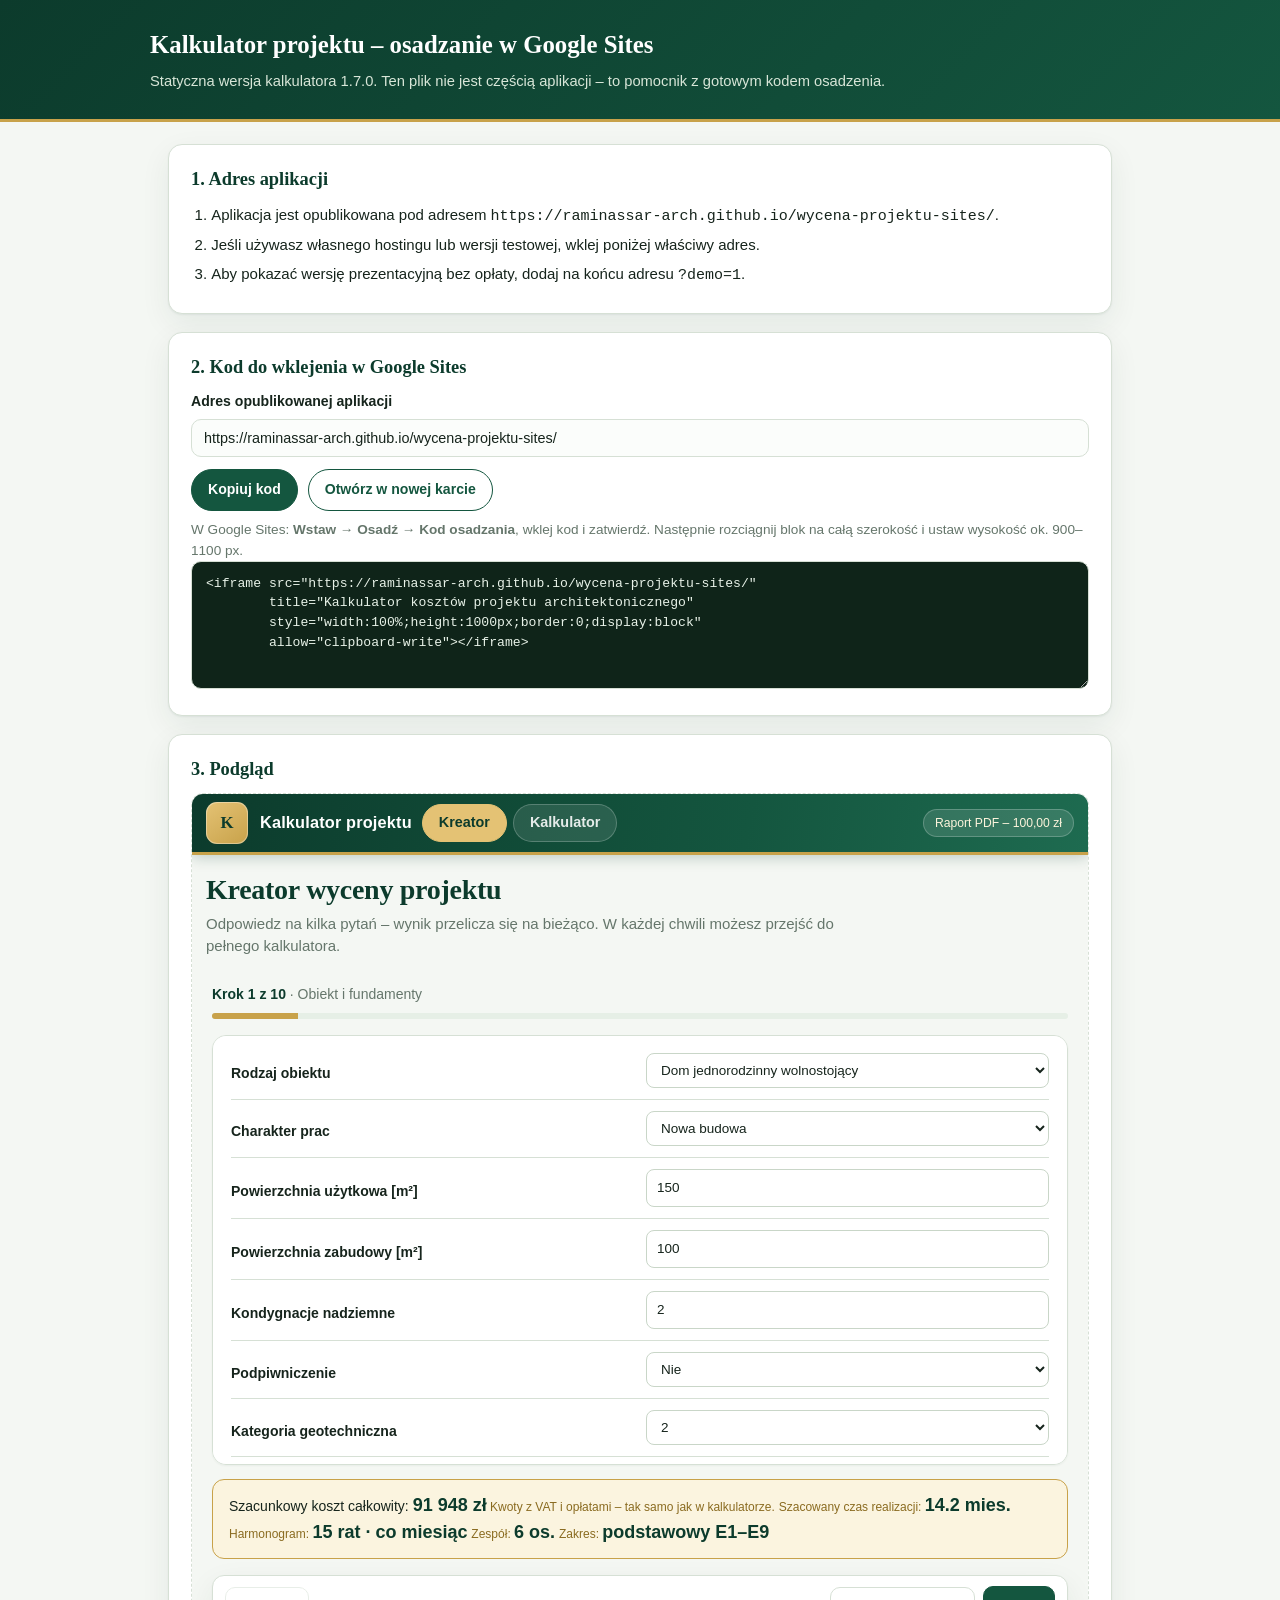
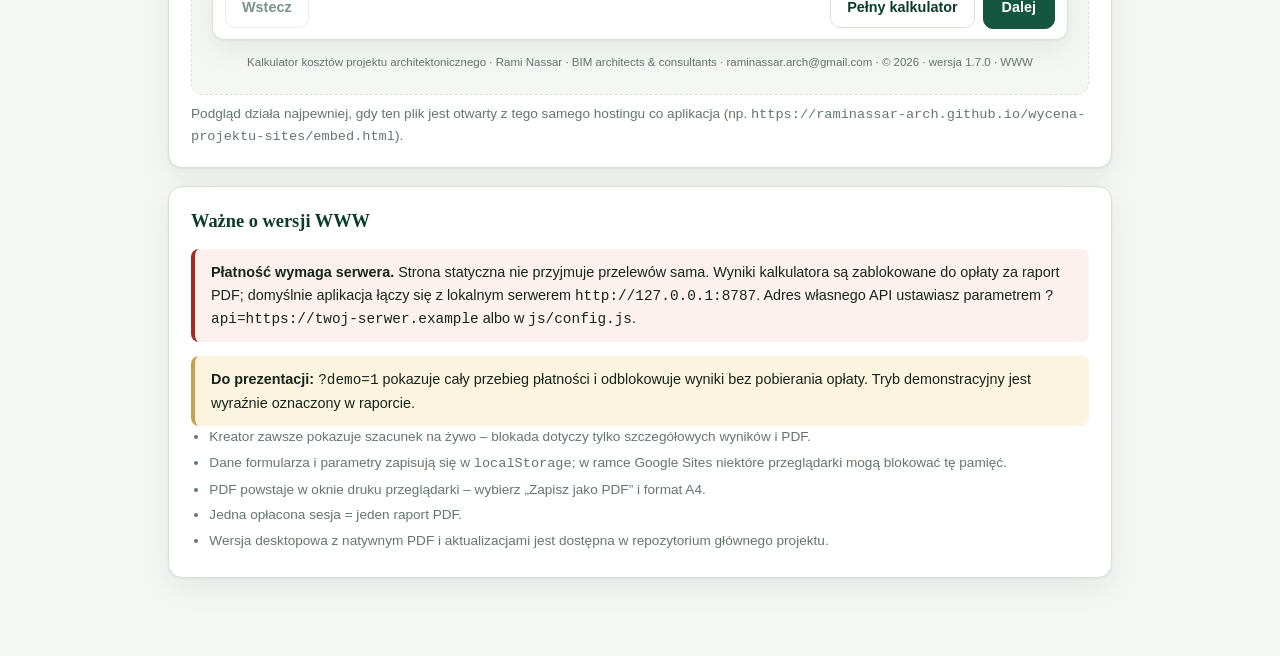
==== embed.html @ 9a888ed6 "Kalkulator projektu 1.7.0 - wersja WWW (PAB style, Google Sites)" ====
<!doctype html>
<html lang="pl">
<head>
<meta charset="utf-8">
<meta name="viewport" content="width=device-width, initial-scale=1">
<title>Kalkulator projektu – osadzanie w Google Sites</title>
<style>
  :root {
    --green-deep:#0c3b2c; --green:#14563f; --green-mid:#1e6b50; --green-soft:#e6efe6;
    --gold:#c8a24a; --gold-pale:#fbf4df; --bg:#f4f7f3; --card:#fff;
    --ink:#16241c; --muted:#65766b; --border:#d6e0d5; --danger:#a62b1f;
    --radius:14px; --shadow:0 1px 2px rgba(12,59,44,.06),0 10px 30px rgba(12,59,44,.07);
  }
  *{box-sizing:border-box}
  body{margin:0;background:var(--bg);color:var(--ink);font:15px/1.55 "Segoe UI",Roboto,"Helvetica Neue",Arial,sans-serif}
  header{background:linear-gradient(135deg,var(--green-deep),var(--green));color:#fff;padding:26px 22px;border-bottom:3px solid var(--gold)}
  header .wrap,main{max-width:980px;margin:0 auto}
  header h1{margin:0;font-family:Georgia,"Times New Roman",serif;font-size:1.55rem}
  header p{margin:6px 0 0;color:#d8e6d8;font-size:.92rem}
  main{padding:22px 18px 60px}
  h2{font-family:Georgia,"Times New Roman",serif;color:var(--green-deep);font-size:1.15rem;margin:0 0 .5em}
  .panel{background:var(--card);border:1px solid var(--border);border-radius:var(--radius);box-shadow:var(--shadow);padding:20px 22px;margin:0 0 18px}
  ol,ul{margin:0 0 .4em;padding-left:1.35em}
  li{margin-bottom:.35em}
  code,pre,textarea{font-family:"Cascadia Mono",Consolas,"Courier New",monospace}
  label{display:block;font-weight:600;font-size:.88rem;margin-bottom:6px}
  input[type=url]{width:100%;padding:10px 12px;font-size:.9rem;border:1px solid var(--border);border-radius:10px;background:#fbfdfb;color:var(--ink)}
  input[type=url]:focus{outline:2px solid var(--green-mid);outline-offset:1px}
  textarea{width:100%;min-height:128px;resize:vertical;padding:12px 14px;font-size:.82rem;line-height:1.5;border:1px solid var(--border);border-radius:10px;background:#0f2419;color:#e8f2e8}
  .row{display:flex;flex-wrap:wrap;gap:10px;align-items:center;margin-top:12px}
  button{font:inherit;font-size:.88rem;font-weight:600;padding:9px 16px;border-radius:999px;border:1px solid var(--green);background:var(--green);color:#fff;cursor:pointer}
  button.ghost{background:#fff;color:var(--green)}
  button:hover{filter:brightness(1.08)}
  .note{border-left:4px solid var(--gold);background:var(--gold-pale);padding:12px 16px;border-radius:8px;font-size:.9rem;margin:14px 0 0}
  .warn{border-left:4px solid var(--danger);background:#fdf1ef;padding:12px 16px;border-radius:8px;font-size:.9rem;margin:14px 0 0}
  .frame-box{border:1px dashed var(--border);border-radius:12px;overflow:hidden;background:#fff}
  iframe{display:block;width:100%;height:900px;border:0}
  .hint{color:var(--muted);font-size:.85rem;margin:8px 0 0}
  .small{font-size:.85rem;color:var(--muted)}
  a{color:var(--green-mid)}
</style>
</head>
<body>
<header>
  <div class="wrap">
    <h1>Kalkulator projektu – osadzanie w Google Sites</h1>
    <p>Statyczna wersja kalkulatora 1.7.0. Ten plik nie jest częścią aplikacji – to pomocnik z gotowym kodem osadzenia.</p>
  </div>
</header>

<main>
  <section class="panel">
    <h2>1. Adres aplikacji</h2>
    <ol>
      <li>Aplikacja jest opublikowana pod adresem
        <code>https://raminassar-arch.github.io/wycena-projektu-sites/</code>.</li>
      <li>Jeśli używasz własnego hostingu lub wersji testowej, wklej poniżej właściwy adres.</li>
      <li>Aby pokazać wersję prezentacyjną bez opłaty, dodaj na końcu adresu <code>?demo=1</code>.</li>
    </ol>
  </section>

  <section class="panel">
    <h2>2. Kod do wklejenia w Google Sites</h2>
    <label for="url">Adres opublikowanej aplikacji</label>
    <input id="url" type="url" spellcheck="false" autocomplete="off">
    <div class="row">
      <button id="copy" type="button">Kopiuj kod</button>
      <button id="open" type="button" class="ghost">Otwórz w nowej karcie</button>
      <span id="status" class="small" role="status" aria-live="polite"></span>
    </div>
    <p class="hint">W Google Sites: <strong>Wstaw → Osadź → Kod osadzania</strong>, wklej kod i zatwierdź.
      Następnie rozciągnij blok na całą szerokość i ustaw wysokość ok. 900–1100&nbsp;px.</p>
    <textarea id="snippet" readonly spellcheck="false"></textarea>
  </section>

  <section class="panel">
    <h2>3. Podgląd</h2>
    <div class="frame-box">
      <iframe id="preview" title="Podgląd kalkulatora projektu"></iframe>
    </div>
    <p class="hint">Podgląd działa najpewniej, gdy ten plik jest otwarty z tego samego hostingu
      co aplikacja (np. <code>https://raminassar-arch.github.io/wycena-projektu-sites/embed.html</code>).</p>
  </section>

  <section class="panel">
    <h2>Ważne o wersji WWW</h2>
    <div class="warn">
      <strong>Płatność wymaga serwera.</strong> Strona statyczna nie przyjmuje przelewów sama.
      Wyniki kalkulatora są zablokowane do opłaty za raport PDF; domyślnie aplikacja łączy się
      z lokalnym serwerem <code>http://127.0.0.1:8787</code>. Adres własnego API ustawiasz
      parametrem <code>?api=https://twoj-serwer.example</code> albo w <code>js/config.js</code>.
    </div>
    <div class="note">
      <strong>Do prezentacji:</strong> <code>?demo=1</code> pokazuje cały przebieg płatności i odblokowuje
      wyniki bez pobierania opłaty. Tryb demonstracyjny jest wyraźnie oznaczony w raporcie.
    </div>
    <ul class="small">
      <li>Kreator zawsze pokazuje szacunek na żywo – blokada dotyczy tylko szczegółowych wyników i PDF.</li>
      <li>Dane formularza i parametry zapisują się w <code>localStorage</code>; w ramce Google Sites niektóre przeglądarki mogą blokować tę pamięć.</li>
      <li>PDF powstaje w oknie druku przeglądarki – wybierz „Zapisz jako PDF” i format A4.</li>
      <li>Jedna opłacona sesja = jeden raport PDF.</li>
      <li>Wersja desktopowa z natywnym PDF i aktualizacjami jest dostępna w repozytorium głównego projektu.</li>
    </ul>
  </section>
</main>

<script>
(function () {
  "use strict";
  var input = document.getElementById("url");
  var snippet = document.getElementById("snippet");
  var preview = document.getElementById("preview");
  var status = document.getElementById("status");
  var DEFAULT_URL = "https://raminassar-arch.github.io/wycena-projektu-sites/";

  function target() {
    var value = (input.value || "").trim();
    if (!value) return "";
    if (!/^https?:\/\//i.test(value)) value = "https://" + value;
    return value;
  }
  function code() {
    var src = target() || DEFAULT_URL;
    return '<iframe src="' + src + '"\n' +
      '        title="Kalkulator kosztów projektu architektonicznego"\n' +
      '        style="width:100%;height:1000px;border:0;display:block"\n' +
      '        allow="clipboard-write"></iframe>';
  }
  function refresh() {
    snippet.value = code();
    var src = target() || DEFAULT_URL;
    preview.src = src;
  }
  function flash(text) {
    status.textContent = text;
    setTimeout(function () { status.textContent = ""; }, 2500);
  }
  document.getElementById("copy").addEventListener("click", function () {
    snippet.select();
    snippet.setSelectionRange(0, snippet.value.length);
    var done = function () { flash("Skopiowano do schowka."); };
    var fail = function () {
      try { document.execCommand("copy"); done(); }
      catch (err) { flash("Zaznacz kod i skopiuj ręcznie (Ctrl+C)."); }
    };
    if (navigator.clipboard && navigator.clipboard.writeText) {
      navigator.clipboard.writeText(snippet.value).then(done, fail);
    } else { fail(); }
  });
  document.getElementById("open").addEventListener("click", function () {
    window.open(target() || DEFAULT_URL, "_blank", "noopener");
  });
  input.addEventListener("input", refresh);
  input.value = DEFAULT_URL;
  refresh();
})();
</script>
</body>
</html>
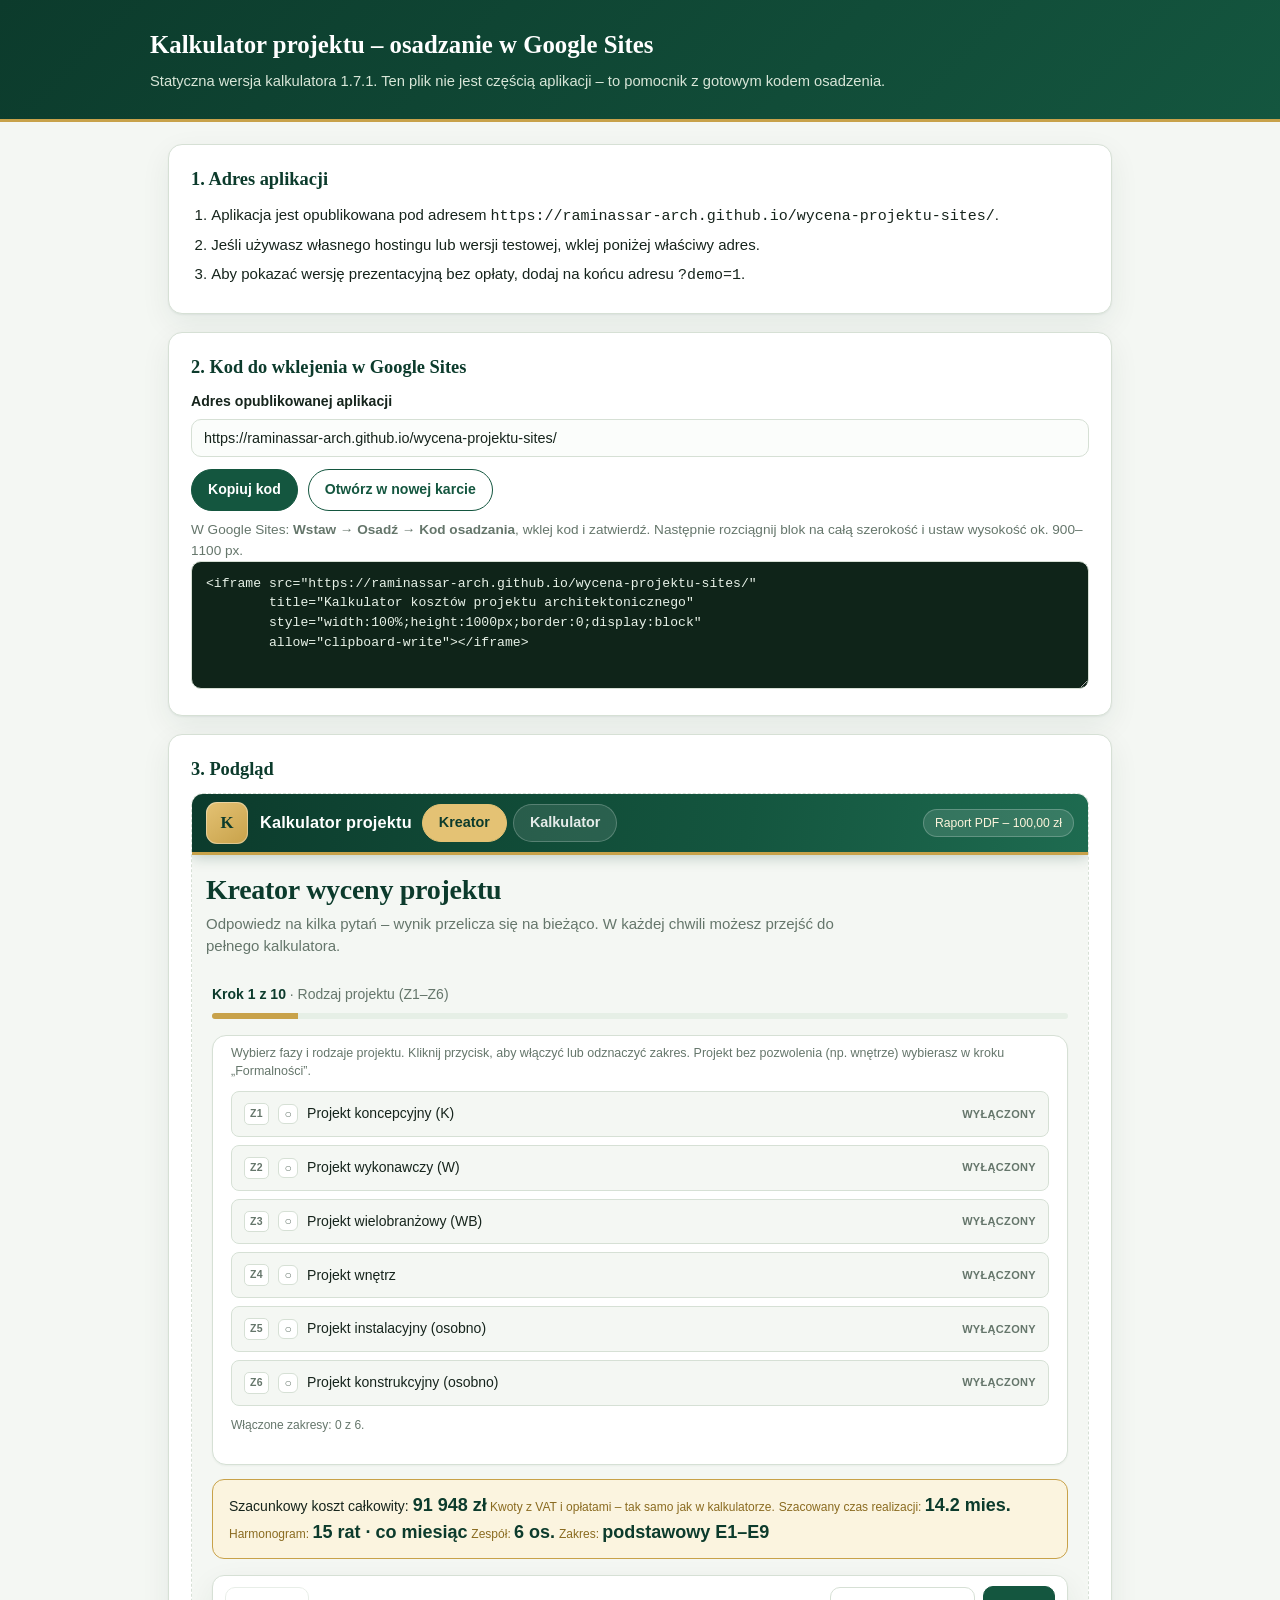
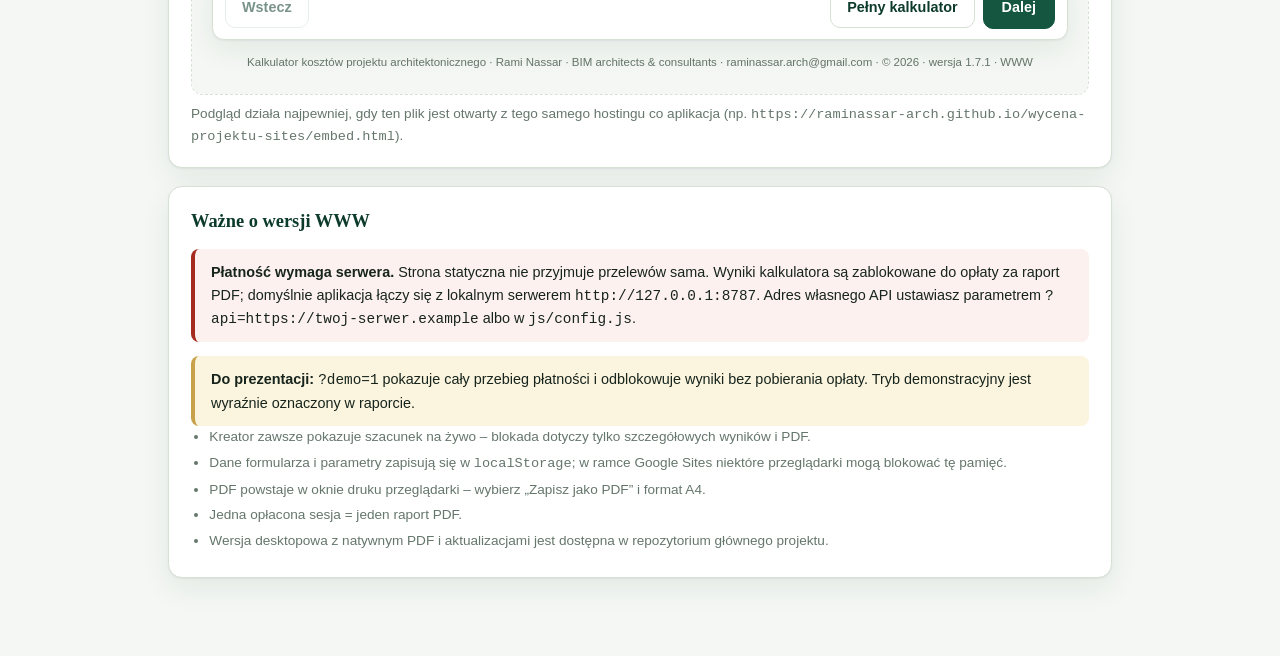
==== commit e26ee3a8: "Dodaj tryb projektu bez pozwolenia - brak oplaty skarbowej i zgloszenia" ====
--- a/embed.html
+++ b/embed.html
@@ -44,7 +44,7 @@
 <header>
   <div class="wrap">
     <h1>Kalkulator projektu – osadzanie w Google Sites</h1>
-    <p>Statyczna wersja kalkulatora 1.7.0. Ten plik nie jest częścią aplikacji – to pomocnik z gotowym kodem osadzenia.</p>
+    <p>Statyczna wersja kalkulatora 1.7.1. Ten plik nie jest częścią aplikacji – to pomocnik z gotowym kodem osadzenia.</p>
   </div>
 </header>
 
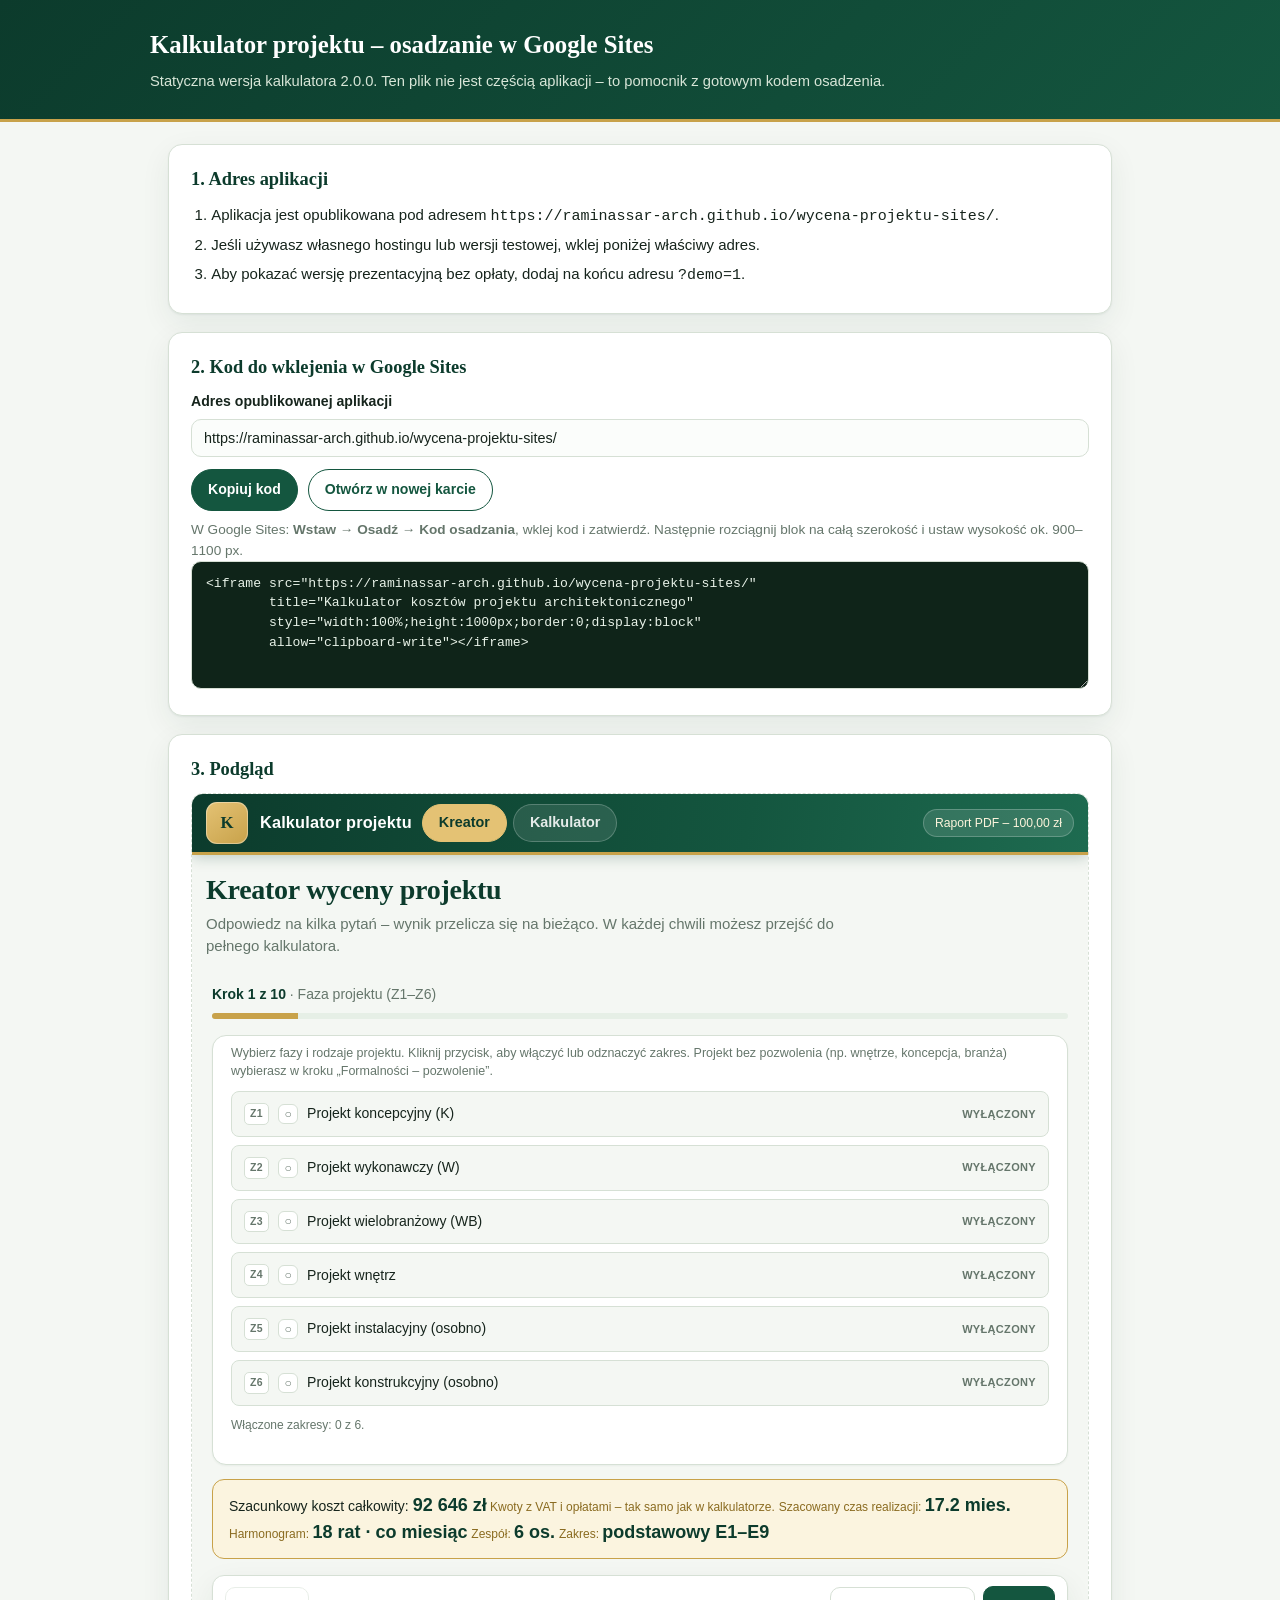
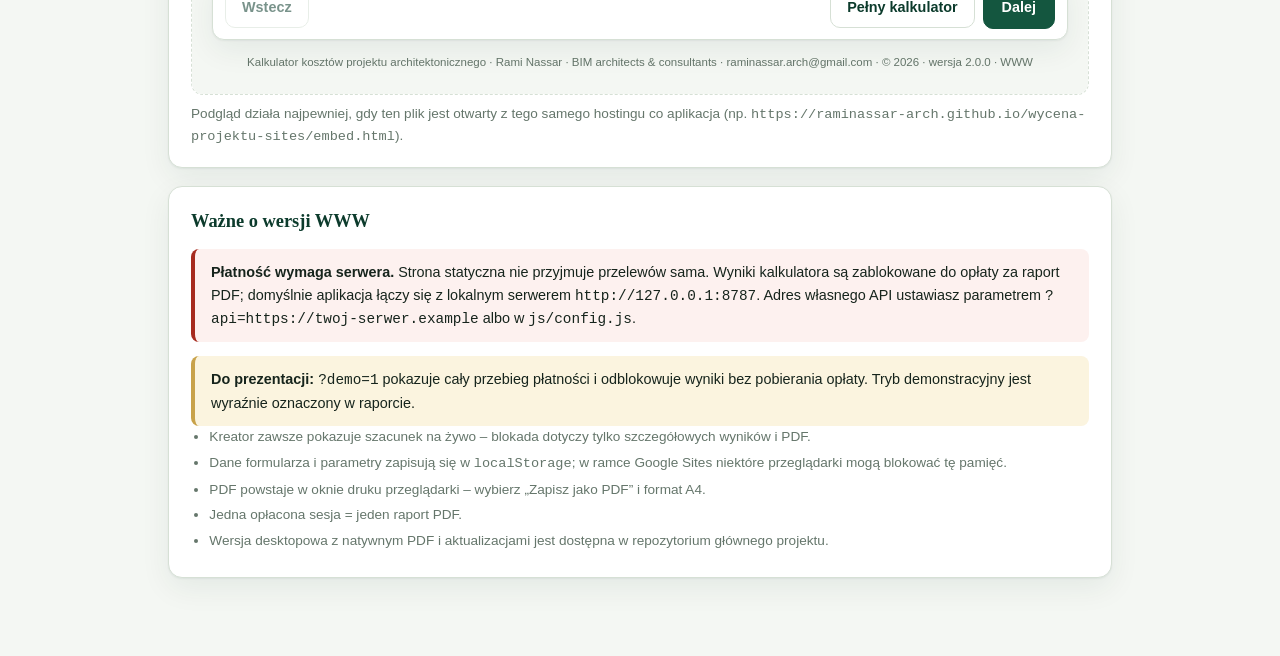
==== commit 0bef9422: "Kalkulator projektu 2.0.0 - nowa kolejność kreatora i automatyczne formalności" ====
--- a/embed.html
+++ b/embed.html
@@ -44,7 +44,7 @@
 <header>
   <div class="wrap">
     <h1>Kalkulator projektu – osadzanie w Google Sites</h1>
-    <p>Statyczna wersja kalkulatora 1.7.1. Ten plik nie jest częścią aplikacji – to pomocnik z gotowym kodem osadzenia.</p>
+    <p>Statyczna wersja kalkulatora 2.0.0. Ten plik nie jest częścią aplikacji – to pomocnik z gotowym kodem osadzenia.</p>
   </div>
 </header>
 
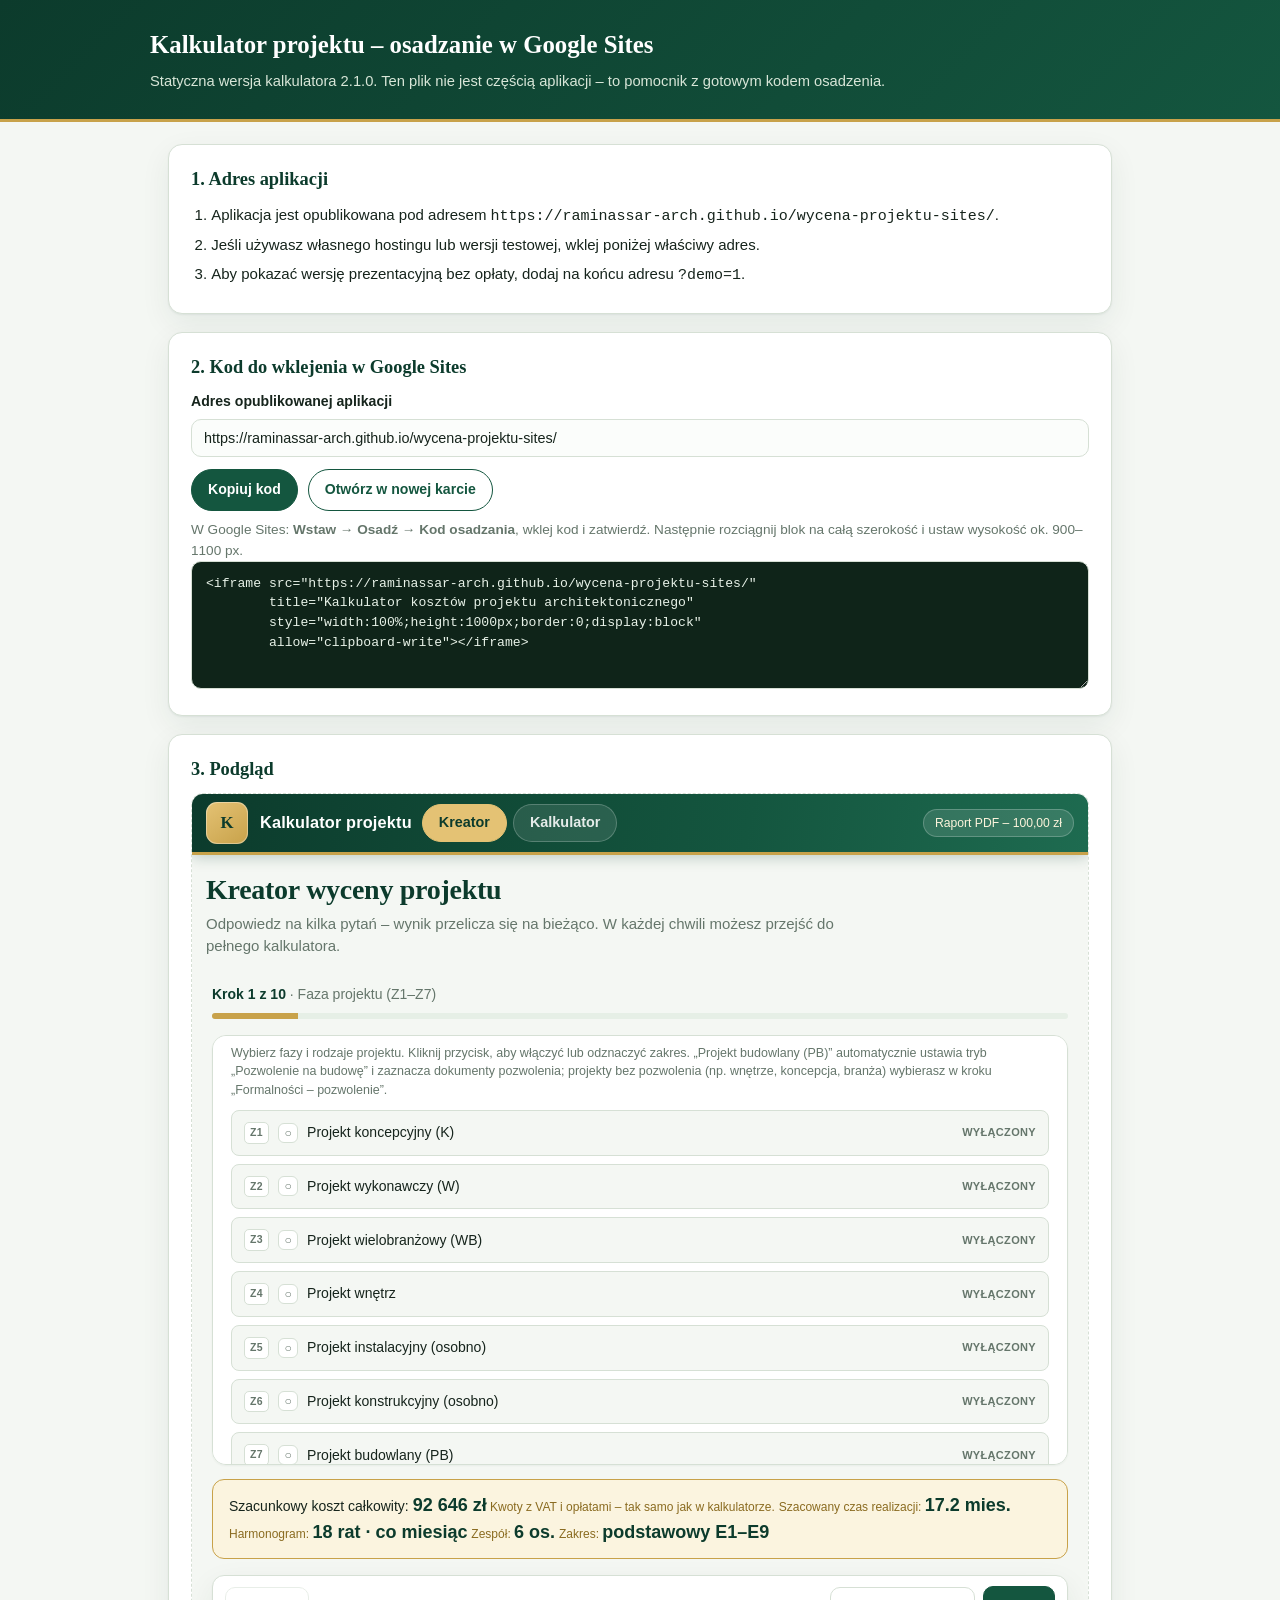
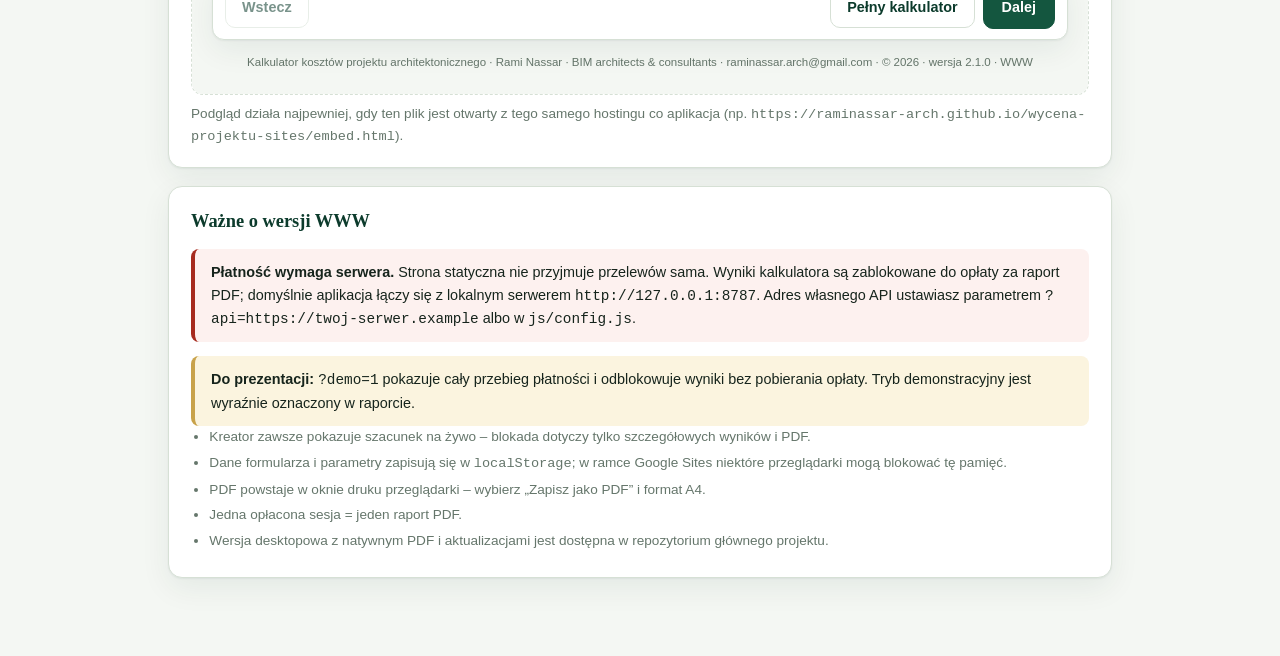
==== commit fe5277d1: "Kalkulator projektu 2.1.0 WWW" ====
--- a/embed.html
+++ b/embed.html
@@ -44,7 +44,7 @@
 <header>
   <div class="wrap">
     <h1>Kalkulator projektu – osadzanie w Google Sites</h1>
-    <p>Statyczna wersja kalkulatora 2.0.0. Ten plik nie jest częścią aplikacji – to pomocnik z gotowym kodem osadzenia.</p>
+    <p>Statyczna wersja kalkulatora 2.1.0. Ten plik nie jest częścią aplikacji – to pomocnik z gotowym kodem osadzenia.</p>
   </div>
 </header>
 
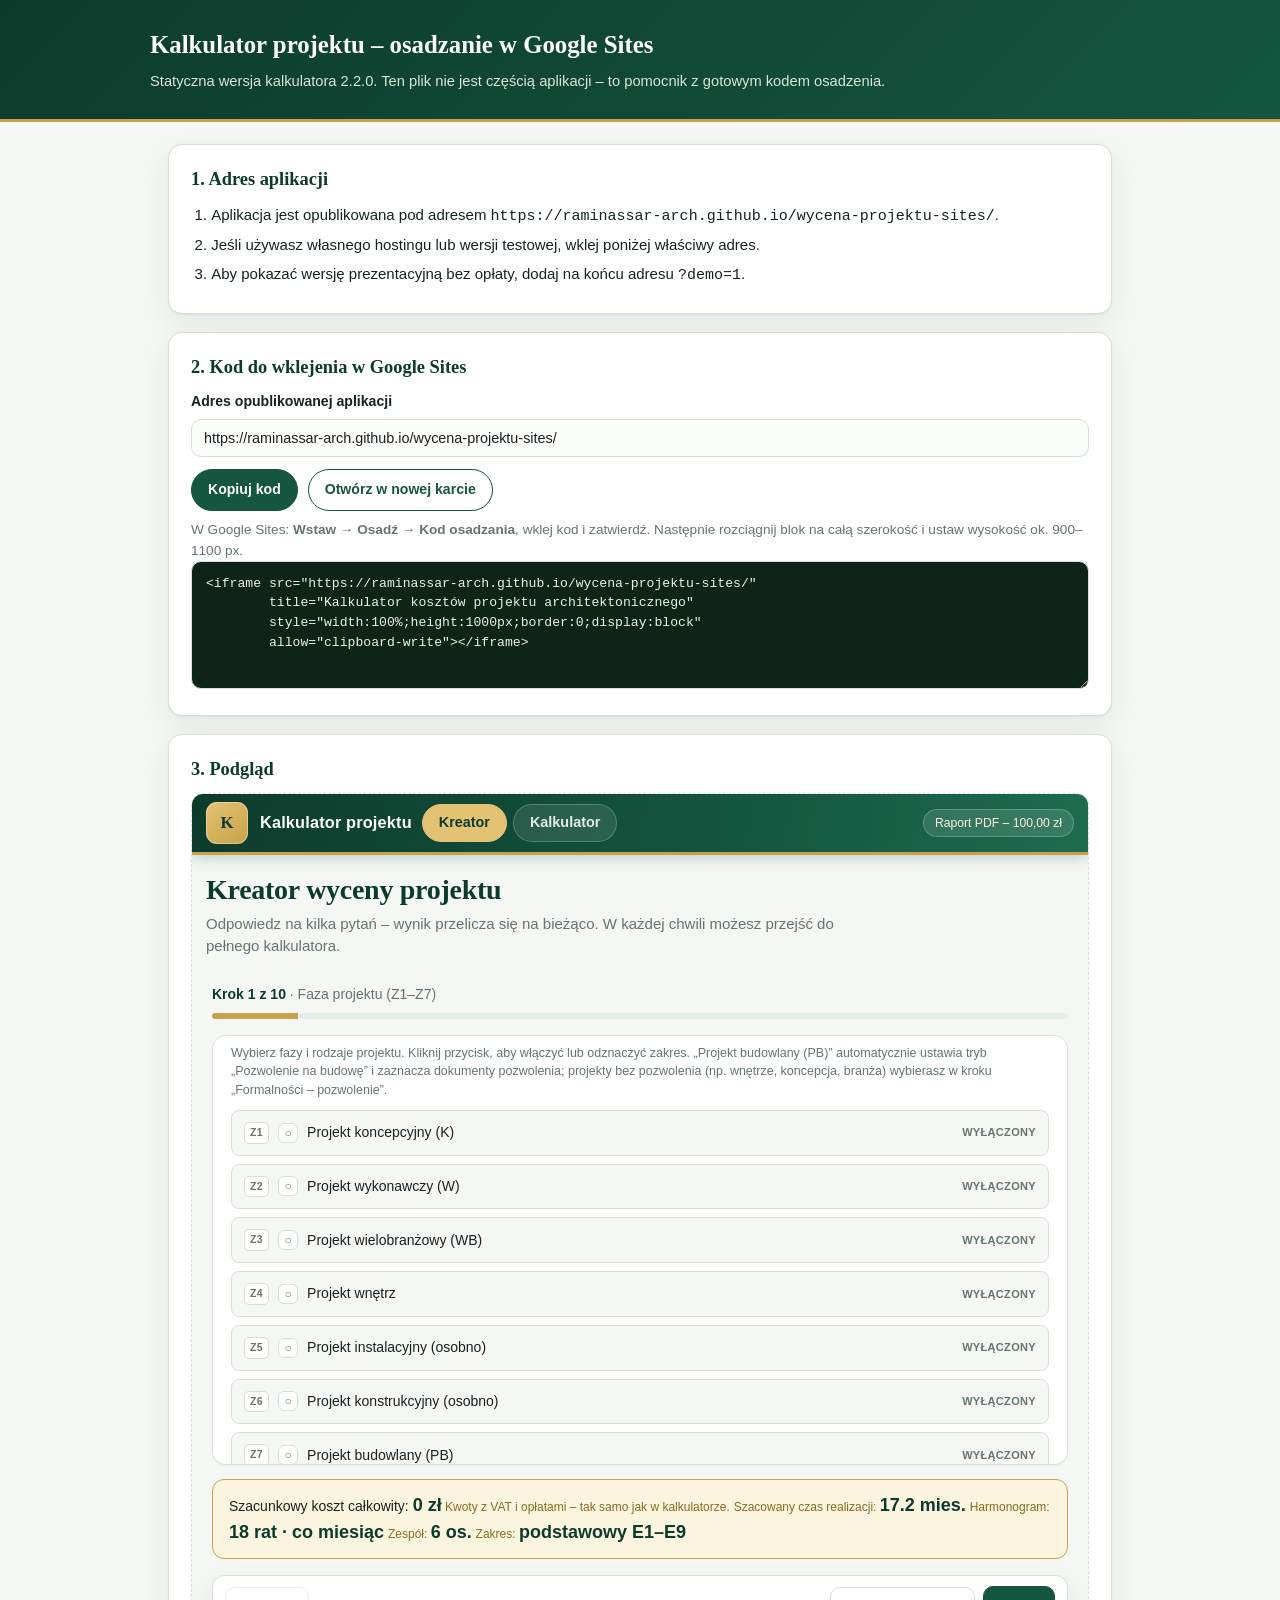
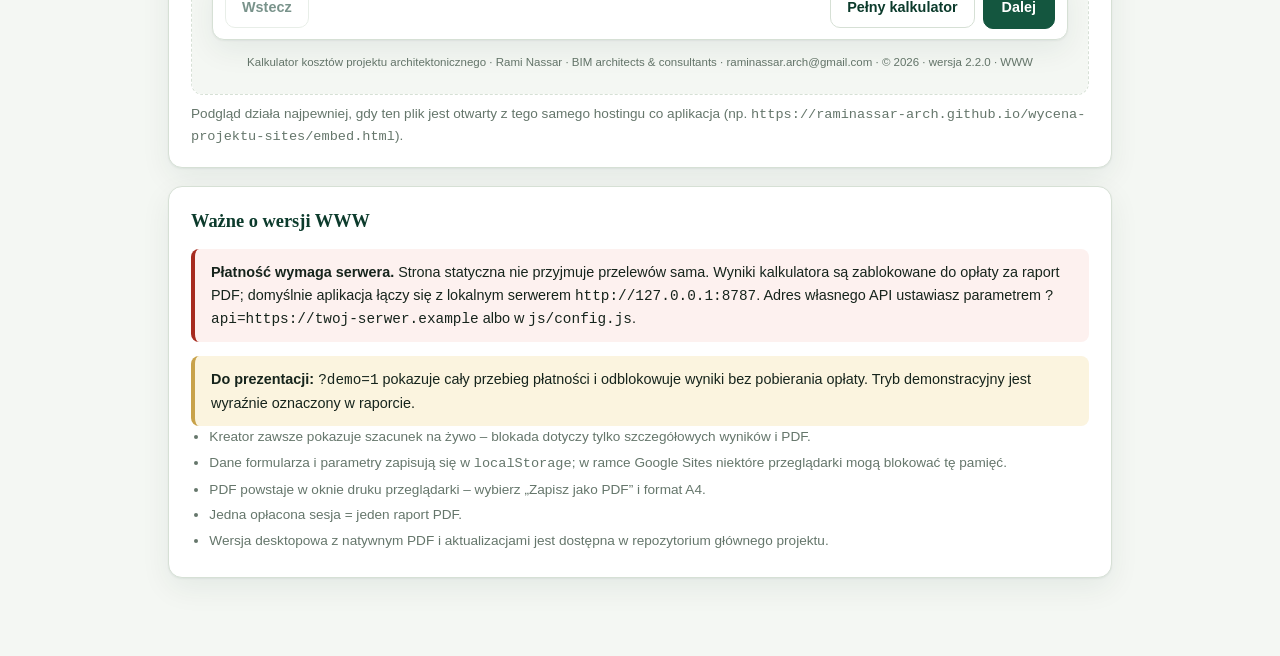
==== commit 6544cbbb: "Kalkulator projektu 2.2.0 WWW" ====
--- a/embed.html
+++ b/embed.html
@@ -44,7 +44,7 @@
 <header>
   <div class="wrap">
     <h1>Kalkulator projektu – osadzanie w Google Sites</h1>
-    <p>Statyczna wersja kalkulatora 2.1.0. Ten plik nie jest częścią aplikacji – to pomocnik z gotowym kodem osadzenia.</p>
+    <p>Statyczna wersja kalkulatora 2.2.0. Ten plik nie jest częścią aplikacji – to pomocnik z gotowym kodem osadzenia.</p>
   </div>
 </header>
 
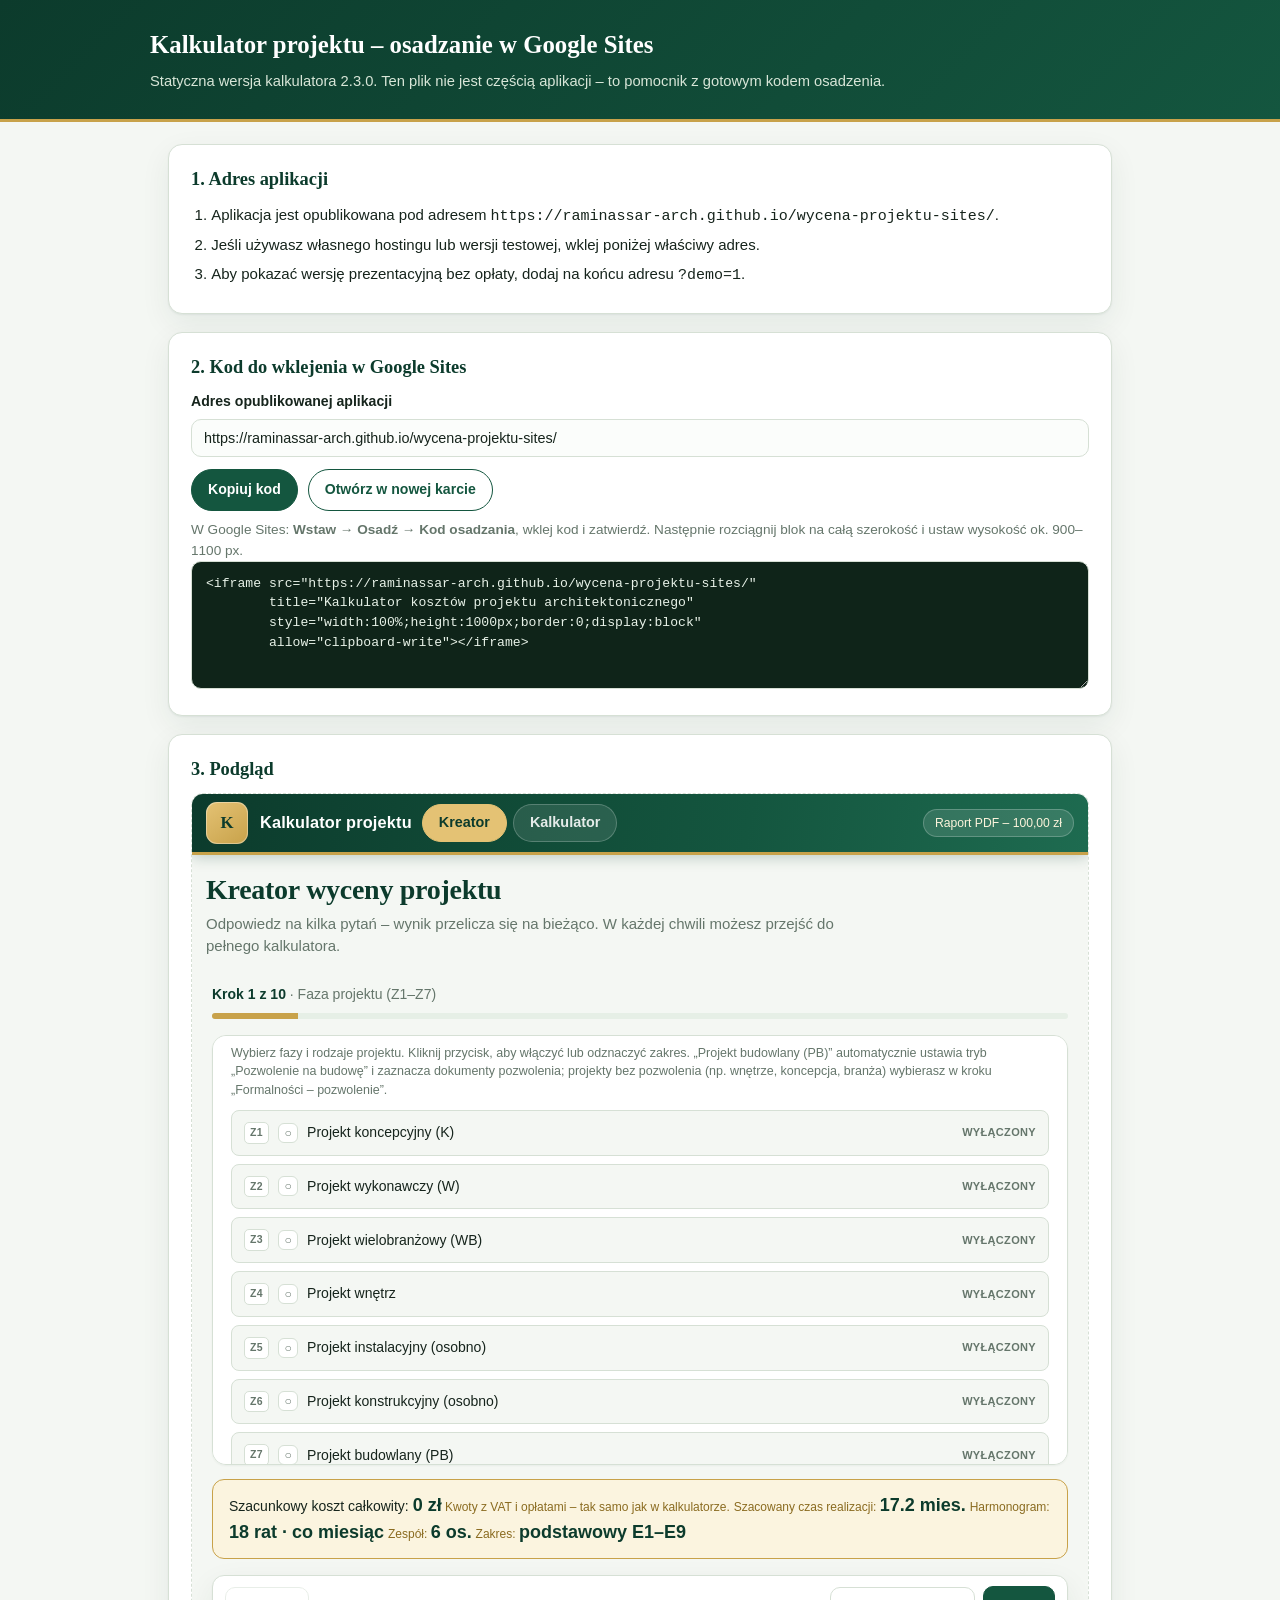
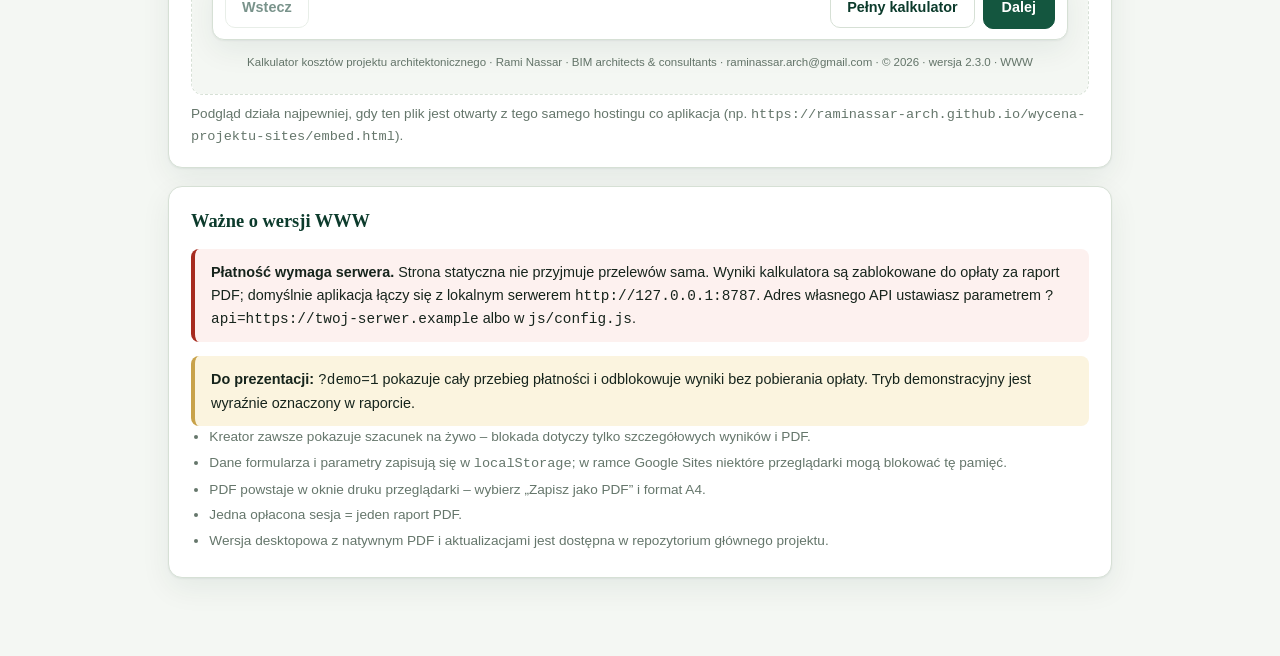
==== commit 7cb91655: "Kalkulator projektu 2.3.0 WWW" ====
--- a/embed.html
+++ b/embed.html
@@ -44,7 +44,7 @@
 <header>
   <div class="wrap">
     <h1>Kalkulator projektu – osadzanie w Google Sites</h1>
-    <p>Statyczna wersja kalkulatora 2.2.0. Ten plik nie jest częścią aplikacji – to pomocnik z gotowym kodem osadzenia.</p>
+    <p>Statyczna wersja kalkulatora 2.3.0. Ten plik nie jest częścią aplikacji – to pomocnik z gotowym kodem osadzenia.</p>
   </div>
 </header>
 
